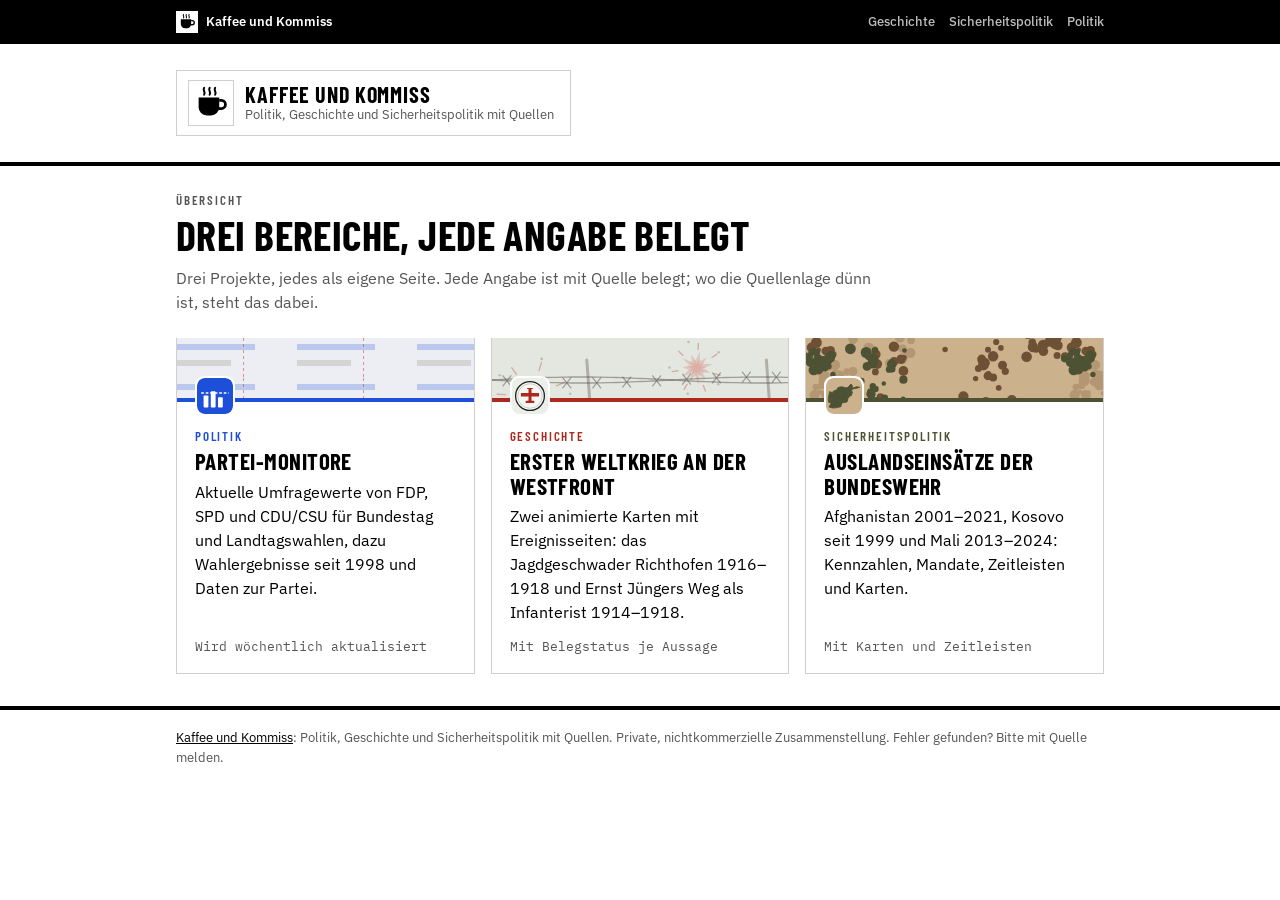
==== index.html @ 8f5179e5 "Übersicht Sicherheitspolitik mit Afghanistan, Kosovo und Mali Neue Seite sicherheitspolitik/ nach Vo" ====
<!doctype html>
<html lang="de" class="kk-sw">
<head>
<meta charset="utf-8">
<meta name="viewport" content="width=device-width, initial-scale=1">
<title>Kaffee und Kommiss</title>
<meta name="description" content="Selbst erstellte Übersichten zu Politik, Geschichte und Sicherheitspolitik, jede Angabe mit Quelle.">
<link rel="canonical" href="https://kaffeeundkommiss.github.io/">
<meta property="og:type" content="website">
<meta property="og:locale" content="de_DE">
<meta property="og:site_name" content="Kaffee und Kommiss">
<meta property="og:title" content="Kaffee und Kommiss">
<meta property="og:description" content="Selbst erstellte Übersichten zu Politik, Geschichte und Sicherheitspolitik, jede Angabe mit Quelle.">
<meta property="og:url" content="https://kaffeeundkommiss.github.io/">
<!-- Vorschau für Linkvorschauen, erzeugt mit werkzeuge/vorschau.js -->
<meta property="og:image" content="https://kaffeeundkommiss.github.io/vorschau/start.jpg?v=121e1bb2">
<meta property="og:image:width" content="1200">
<meta property="og:image:height" content="630">
<meta property="og:image:alt" content="Kaffee und Kommiss">
<meta name="twitter:card" content="summary_large_image">
<meta name="twitter:image" content="https://kaffeeundkommiss.github.io/vorschau/start.jpg?v=121e1bb2">
<link rel="icon" href="favicon.svg" type="image/svg+xml">
<link rel="icon" href="favicon-32.png" type="image/png" sizes="32x32">
<link rel="apple-touch-icon" sizes="180x180" href="apple-touch-icon.png?v=2">
<link rel="manifest" href="manifest.webmanifest">
<meta name="apple-mobile-web-app-title" content="Kaffee &amp; Kommiss">
<meta name="theme-color" content="#000000">
<link rel="preconnect" href="https://fonts.googleapis.com">
<link rel="preconnect" href="https://fonts.gstatic.com" crossorigin>
<link rel="stylesheet" href="https://fonts.googleapis.com/css2?family=Barlow+Condensed:wght@500;600;700&family=IBM+Plex+Sans:wght@400;500;600;700&family=IBM+Plex+Mono:wght@400;500;600&display=swap">
<link rel="stylesheet" href="basis.css">
<link rel="stylesheet" href="style.css">
</head>
<body>
<div class="kk-leiste"><div class="kk-in">
  <a class="kk-haus" href="https://kaffeeundkommiss.github.io/"><img src="kk-tasse.svg" alt="" width="22" height="22"><span>Kaffee und Kommiss</span></a>
  <nav class="kk-bereiche" aria-label="Bereiche"><a href="https://kaffeeundkommiss.github.io/geschichte/">Geschichte</a><a href="https://kaffeeundkommiss.github.io/sicherheitspolitik/"><span class="kk-lang">Sicherheitspolitik</span><span class="kk-kurz">Sicherheit</span></a><a href="https://kaffeeundkommiss.github.io/politik/">Politik</a></nav>
</div></div>
<header class="kk-kopf">
  <div class="wrap">
    <div class="kk-schild">
      <img class="logo" src="favicon.svg" alt="" width="44" height="44">
      <div>
        <div class="kk-name">Kaffee und Kommiss</div>
        <div class="kk-unter">Politik, Geschichte und Sicherheitspolitik mit Quellen</div>
      </div>
    </div>
  </div>
</header>

<main>
  <section class="einleitung">
    <div class="kicker">Übersicht</div>
    <h1>Drei Bereiche, jede Angabe belegt</h1>
    <p>Drei Projekte, jedes als eigene Seite. Jede Angabe ist mit Quelle belegt; wo die Quellenlage dünn ist, steht das dabei.</p>
  </section>

  <section class="projekte" aria-label="Projekte">
    <a class="projekt kk-b-poli" href="https://kaffeeundkommiss.github.io/politik/">
      <span class="band"><img src="icons/politik.svg" alt="" width="40" height="40"></span>
      <span class="rubrik">Politik</span>
      <span class="titel">Partei-Monitore</span>
      <span class="text">Aktuelle Umfragewerte von FDP, SPD und CDU/CSU für Bundestag und Landtagswahlen, dazu Wahlergebnisse seit 1998 und Daten zur Partei.</span>
      <span class="hinweis">Wird wöchentlich aktualisiert</span>
    </a>
    <a class="projekt kk-b-gesch" href="https://kaffeeundkommiss.github.io/geschichte/">
      <span class="band"><img src="icons/geschichte.svg" alt="" width="40" height="40"></span>
      <span class="rubrik">Geschichte</span>
      <span class="titel">Erster Weltkrieg an der Westfront</span>
      <span class="text">Zwei animierte Karten mit Ereignisseiten: das Jagdgeschwader Richthofen 1916–1918 und Ernst Jüngers Weg als Infanterist 1914–1918.</span>
      <span class="hinweis">Mit Belegstatus je Aussage</span>
    </a>
    <a class="projekt kk-b-sipo" href="https://kaffeeundkommiss.github.io/sicherheitspolitik/">
      <span class="band"><img src="icons/sicherheitspolitik.svg" alt="" width="40" height="40"></span>
      <span class="rubrik">Sicherheitspolitik</span>
      <span class="titel">Auslandseinsätze der Bundeswehr</span>
      <span class="text">Afghanistan 2001–2021, Kosovo seit 1999 und Mali 2013–2024: Kennzahlen, Mandate, Zeitleisten und Karten.</span>
      <span class="hinweis">Mit Karten und Zeitleisten</span>
    </a>
  </section>
</main>

<footer class="kk-fuss"><div class="kk-in">
  <p><a href="https://kaffeeundkommiss.github.io/">Kaffee und Kommiss</a>: Politik, Geschichte und Sicherheitspolitik mit Quellen. Private, nichtkommerzielle Zusammenstellung. Fehler gefunden? Bitte mit Quelle melden.</p>
</div></footer>
</body>
</html>
---- basis.css ----
/* Kaffee und Kommiss: gemeinsames Grundsystem aller Bereiche (Variante B, 08.11.2026).
   Original im Repo kaffeeundkommiss/kaffeeundkommiss.github.io, Kopien in den Bereichs-Repos bitte gleich halten.
   Jeder Bereich setzt nur --kk-akzent, --kk-akzent-hell, --kk-kopf, --kk-muster und --kk-markierung. */
:root{
  --kk-grund:#F3F0E8; --kk-papier:#FFFDF8; --kk-tinte:#23211C; --kk-grau:#625B4E; --kk-linie:#DAD2C2;
  --kk-schild:rgba(255,253,248,.95); --kk-dimm:transparent;
  --kk-leiste:#000000; --kk-leiste-ink:#FFFFFF; --kk-leiste-mute:#BDBDBD;
  --kk-titel:"Barlow Condensed","Arial Narrow",system-ui,sans-serif;
  --kk-text:"IBM Plex Sans",system-ui,-apple-system,"Segoe UI",sans-serif;
  --kk-mono:"IBM Plex Mono",ui-monospace,"SF Mono",Menlo,monospace;
  --kk-max:960px;
  --kk-akzent:#2C281F; --kk-akzent-hell:#EEE6D6; --kk-kopf:#E9E2D3; --kk-muster:none; --kk-markierung:#CBB18C;
}
@media (prefers-color-scheme: dark){
  :root:not([data-theme="light"]){
    --kk-grund:#1D1B16; --kk-papier:#26231C; --kk-tinte:#ECE5D6; --kk-grau:#B3A891; --kk-linie:#3B362B;
    --kk-schild:rgba(38,35,28,.95); --kk-dimm:rgba(20,18,14,.5); --kk-leiste:#000000;
    --kk-akzent:#CBB18C; --kk-akzent-hell:#3A3427; --kk-kopf:#2E2A22;
  }
}
:root[data-theme="dark"]{
  --kk-grund:#1D1B16; --kk-papier:#26231C; --kk-tinte:#ECE5D6; --kk-grau:#B3A891; --kk-linie:#3B362B;
  --kk-schild:rgba(38,35,28,.95); --kk-dimm:rgba(20,18,14,.5); --kk-leiste:#000000;
  --kk-akzent:#CBB18C; --kk-akzent-hell:#3A3427; --kk-kopf:#2E2A22;
}

/* Leiste ganz oben: Rückweg zur Startseite und Wechsel zwischen den Bereichen.
   Seit 10.11.2026 auf allen Seiten fest Schwarz-Weiß (schwarze Tasse auf Weiß), unabhängig von Bereich und Modus. */
.kk-leiste{background:#000;color:#fff;font:500 13px/1.2 var(--kk-text)}
.kk-leiste .kk-in{max-width:var(--kk-max);margin:0 auto;padding:6px max(16px,env(safe-area-inset-right,0px)) 6px max(16px,env(safe-area-inset-left,0px));
  display:flex;align-items:center;justify-content:space-between;gap:12px}
.kk-haus{display:inline-flex;align-items:center;gap:8px;color:inherit;text-decoration:none;font-weight:600;white-space:nowrap;min-height:32px}
.kk-haus img{width:22px;height:22px;flex:none}
.kk-bereiche{display:flex;gap:14px}
.kk-bereiche a{color:#BDBDBD;text-decoration:none;white-space:nowrap;padding:8px 0 6px;border-bottom:2px solid transparent}
.kk-bereiche a:hover{color:#fff}
.kk-bereiche a[aria-current]{color:#fff;border-bottom-color:#fff}
.kk-leiste a:focus-visible{outline:2px solid #fff;outline-offset:2px}
.kk-kurz{display:none}
@media (max-width:520px){ .kk-lang{display:none} .kk-kurz{display:inline} .kk-bereiche{gap:12px} }
@media (max-width:360px){ .kk-haus span{display:none} }

/* Kopfband mit Bereichsmuster und Schild */
.kk-kopf{background:linear-gradient(var(--kk-dimm),var(--kk-dimm)),var(--kk-muster),var(--kk-kopf);border-bottom:4px solid var(--kk-akzent)}
.kk-schild{display:inline-flex;align-items:center;gap:12px;background:var(--kk-schild);padding:10px 16px 10px 12px;border:1px solid var(--kk-linie);color:var(--kk-tinte);text-decoration:none}
.kk-name{font:700 22px/1.05 var(--kk-titel);text-transform:uppercase;letter-spacing:.04em}
.kk-unter{font:400 13px/1.35 var(--kk-text);color:var(--kk-grau)}

/* Fuß */
.kk-fuss{border-top:4px solid var(--kk-akzent);background:var(--kk-papier);color:var(--kk-grau);font:400 13px/1.5 var(--kk-text)}
.kk-fuss .kk-in{max-width:var(--kk-max);margin:0 auto;padding:14px 16px 28px}
.kk-fuss p{margin:4px 0}
.kk-fuss a{color:var(--kk-tinte)}

/* Bereiche: Akzentfarbe, Kopfmuster, Markierung in der Leiste. Klasse am <html>-Element. */
.kk-b-gesch{--kk-akzent:#AD281D;--kk-akzent-hell:#F3DEDA;--kk-kopf:#E4E6E0;--kk-markierung:#E4533F;--kk-muster:url("data:image/svg+xml,%3Csvg xmlns='http://www.w3.org/2000/svg' width='48' height='48'%3E%3Cpath d='M0 .5H48M.5 0V48' stroke='%23AD281D' stroke-opacity='.25'/%3E%3Cpath d='M0 24.5H48M24.5 0V48' stroke='%23787060' stroke-opacity='.14'/%3E%3C/svg%3E")}
.kk-b-sipo{--kk-akzent:#4C5233;--kk-akzent-hell:#E4E5D6;--kk-kopf:#CBB18C;--kk-markierung:#A4AE7A;--kk-muster:url("tarn.svg")}
.kk-b-poli{--kk-akzent:#1E4FD8;--kk-akzent-hell:#E3EAFB;--kk-kopf:#ECEEF3;--kk-markierung:#7C9BF0;--kk-muster:url("data:image/svg+xml,%3Csvg xmlns='http://www.w3.org/2000/svg' width='120' height='40'%3E%3Crect y='6' width='78' height='6' fill='%231E4FD8' fill-opacity='.24'/%3E%3Crect y='22' width='54' height='6' fill='%23787060' fill-opacity='.2'/%3E%3Cpath d='M66.5 0V40' stroke='%23C8322B' stroke-opacity='.5' stroke-dasharray='3 3'/%3E%3C/svg%3E")}
@media (prefers-color-scheme: dark){
  :root.kk-b-gesch:not([data-theme="light"]),:root:not([data-theme="light"]) .kk-b-gesch{--kk-akzent:#E4533F;--kk-akzent-hell:#3D2420;--kk-kopf:#24221D;--kk-markierung:#E4533F}
  :root.kk-b-sipo:not([data-theme="light"]),:root:not([data-theme="light"]) .kk-b-sipo{--kk-akzent:#A4AE7A;--kk-akzent-hell:#2F3324;--kk-kopf:#CBB18C;--kk-markierung:#A4AE7A}
  :root.kk-b-poli:not([data-theme="light"]),:root:not([data-theme="light"]) .kk-b-poli{--kk-akzent:#7C9BF0;--kk-akzent-hell:#1F2740;--kk-kopf:#22242A;--kk-markierung:#7C9BF0}
}
:root[data-theme="dark"].kk-b-gesch,:root[data-theme="dark"] .kk-b-gesch{--kk-akzent:#E4533F;--kk-akzent-hell:#3D2420;--kk-kopf:#24221D;--kk-markierung:#E4533F}
:root[data-theme="dark"].kk-b-sipo,:root[data-theme="dark"] .kk-b-sipo{--kk-akzent:#A4AE7A;--kk-akzent-hell:#2F3324;--kk-kopf:#CBB18C;--kk-markierung:#A4AE7A}
:root[data-theme="dark"].kk-b-poli,:root[data-theme="dark"] .kk-b-poli{--kk-akzent:#7C9BF0;--kk-akzent-hell:#1F2740;--kk-kopf:#22242A;--kk-markierung:#7C9BF0}
---- style.css ----
/* Startseite: Grundsystem aus basis.css, hier nur der Seitenaufbau. Die Kacheln tragen Farbe und Muster ihres Bereichs. */
*{box-sizing:border-box}
html{-webkit-text-size-adjust:100%}
body{margin:0;background:var(--kk-grund);color:var(--kk-tinte);font:400 16px/1.5 var(--kk-text)}
a{color:var(--kk-tinte)}
.wrap{max-width:var(--kk-max);margin:0 auto;padding:0 16px}
.kk-kopf .wrap{padding-top:26px;padding-bottom:26px}
.kk-schild .logo{flex:none;width:44px;height:44px}
main{max-width:var(--kk-max);margin:0 auto;padding:28px 16px 32px;display:flex;flex-direction:column;gap:24px}
.kicker{font:600 13px/1 var(--kk-titel);letter-spacing:.14em;text-transform:uppercase;color:var(--kk-grau)}
h1{margin:6px 0 0;font:700 clamp(30px,5vw,42px)/1.02 var(--kk-titel);text-transform:uppercase;letter-spacing:.01em;text-wrap:balance}
.einleitung p{margin:10px 0 0;color:var(--kk-grau);max-width:70ch}
.projekte{display:grid;grid-template-columns:repeat(auto-fit,minmax(260px,1fr));gap:16px}
.projekt{display:flex;flex-direction:column;gap:6px;padding:0 18px 18px;background:var(--kk-papier);border:1px solid var(--kk-linie);border-top:0;color:var(--kk-tinte);text-decoration:none}
.projekt .band{display:flex;align-items:flex-end;height:64px;margin:0 -18px 8px;padding:0 18px 0;background:linear-gradient(var(--kk-dimm),var(--kk-dimm)),var(--kk-muster),var(--kk-kopf);border-bottom:4px solid var(--kk-akzent)}
.projekt .band img{display:block;margin-bottom:-18px;border:2px solid var(--kk-papier);background:var(--kk-papier);border-radius:9px}
.projekt .rubrik{margin-top:14px;font:600 13px/1 var(--kk-titel);letter-spacing:.14em;text-transform:uppercase;color:var(--kk-akzent)}
.projekt .titel{font:700 23px/1.08 var(--kk-titel);text-transform:uppercase;letter-spacing:.02em}
.projekt:hover .titel,.projekt:focus-visible .titel{text-decoration:underline;text-decoration-color:var(--kk-akzent);text-decoration-thickness:2px;text-underline-offset:3px}
.projekt:hover{border-color:var(--kk-akzent)}
.projekt:focus-visible{outline:3px solid var(--kk-akzent);outline-offset:2px}
.text{color:var(--kk-tinte)}
.hinweis{margin-top:auto;padding-top:8px;font:400 13px var(--kk-mono);color:var(--kk-grau)}

/* Startseite in Schwarz-Weiß (10.11.2026): Klasse kk-sw am <html> von index.html.
   Gilt nur für Leiste, Kopf, Fuß und Hintergrund der Startseite. Die Kacheln behalten Farbe und Muster ihres Bereichs. */
:root.kk-sw{
  --kk-grund:#FFFFFF; --kk-papier:#FFFFFF; --kk-tinte:#000000; --kk-grau:#555555; --kk-linie:#CFCFCF;
  --kk-schild:rgba(255,255,255,.96); --kk-dimm:transparent;
  --kk-leiste:#000000; --kk-leiste-ink:#FFFFFF; --kk-leiste-mute:#BDBDBD;
  --kk-akzent:#000000; --kk-akzent-hell:#EDEDED; --kk-kopf:#FFFFFF; --kk-markierung:#FFFFFF;
}
.kk-sw .kk-schild .logo{outline:1px solid var(--kk-linie)}
@media (prefers-color-scheme: dark){
  :root.kk-sw:not([data-theme="light"]){
    --kk-grund:#000000; --kk-papier:#111111; --kk-tinte:#FFFFFF; --kk-grau:#B0B0B0; --kk-linie:#333333;
    --kk-schild:rgba(17,17,17,.96); --kk-dimm:rgba(0,0,0,.45); --kk-leiste:#000000;
    --kk-akzent:#FFFFFF; --kk-akzent-hell:#222222; --kk-kopf:#1A1A1A;
  }
}
:root.kk-sw[data-theme="dark"]{
  --kk-grund:#000000; --kk-papier:#111111; --kk-tinte:#FFFFFF; --kk-grau:#B0B0B0; --kk-linie:#333333;
  --kk-schild:rgba(17,17,17,.96); --kk-dimm:rgba(0,0,0,.45); --kk-leiste:#000000;
  --kk-akzent:#FFFFFF; --kk-akzent-hell:#222222; --kk-kopf:#1A1A1A;
}

/* Bereich Geschichte: Stacheldraht und Explosionen statt Kartenraster, wie auf den Weltkriegsseiten (stacheldraht.svg aus erster-Weltkrieg). */
.kk-b-gesch{--kk-muster:url("stacheldraht.svg")}

/* Bereichsübersichten im hellen Modus (10.11.2026): Politik weiß wie die Startseite, Geschichte und Sicherheitspolitik dezentes Grau. */
@media (prefers-color-scheme: light){
  body.kk-b-poli{--kk-grund:#FFFFFF;--kk-papier:#FFFFFF;--kk-schild:rgba(255,255,255,.96);--kk-linie:#D6D6D6}
  body.kk-b-gesch,body.kk-b-sipo{--kk-grund:#F0F0EE;--kk-papier:#FFFFFF;--kk-schild:rgba(255,255,255,.96);--kk-linie:#D6D6D6}
}
:root[data-theme="light"] body.kk-b-poli{--kk-grund:#FFFFFF;--kk-papier:#FFFFFF;--kk-schild:rgba(255,255,255,.96);--kk-linie:#D6D6D6}
:root[data-theme="light"] body.kk-b-gesch,:root[data-theme="light"] body.kk-b-sipo{--kk-grund:#F0F0EE;--kk-papier:#FFFFFF;--kk-schild:rgba(255,255,255,.96);--kk-linie:#D6D6D6}
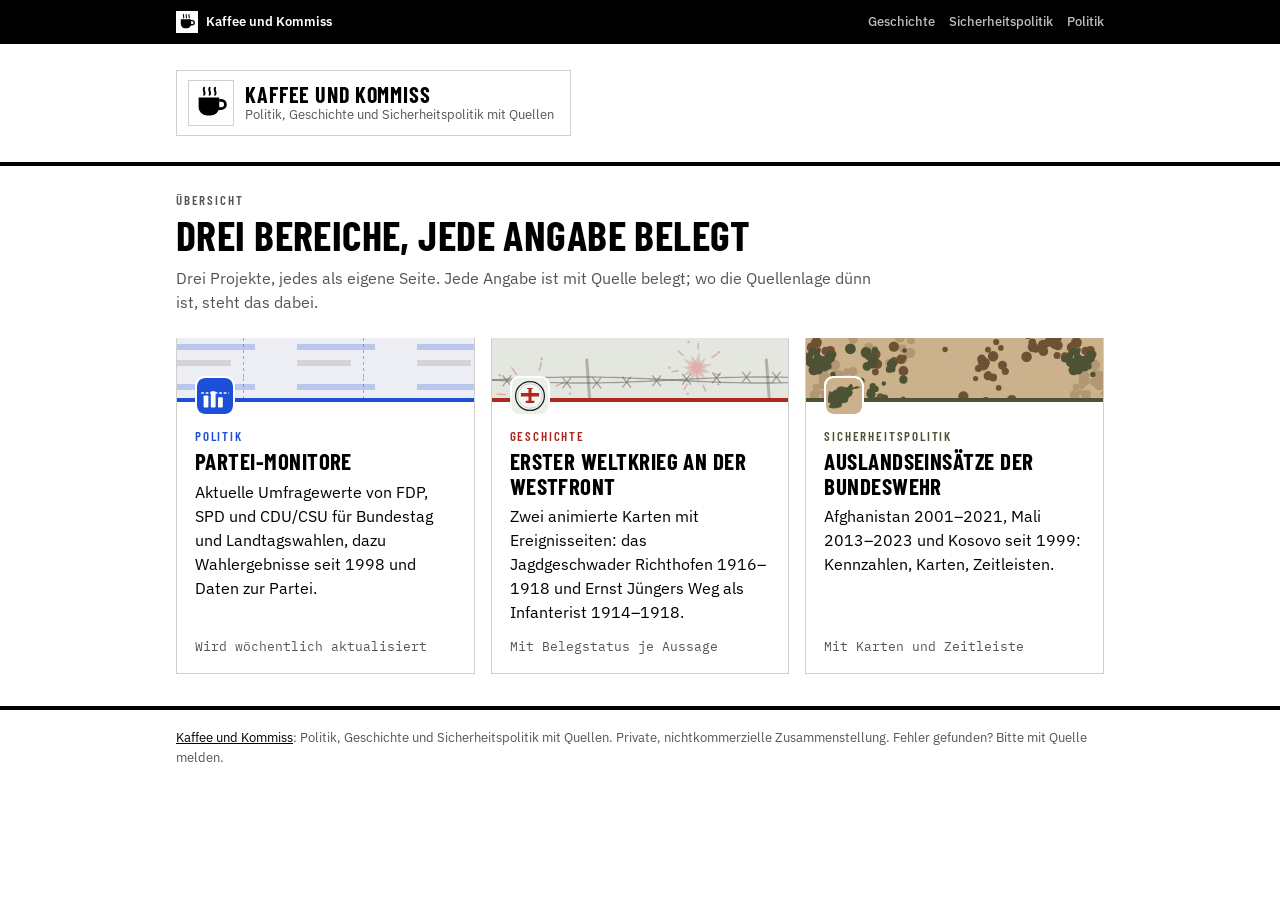
==== commit b3f9bc80: "Merge pull request #19 from kaffeeundkommiss/claude/project-thread-bo7tps" ====
--- a/index.html
+++ b/index.html
@@ -13,12 +13,12 @@
 <meta property="og:description" content="Selbst erstellte Übersichten zu Politik, Geschichte und Sicherheitspolitik, jede Angabe mit Quelle.">
 <meta property="og:url" content="https://kaffeeundkommiss.github.io/">
 <!-- Vorschau für Linkvorschauen, erzeugt mit werkzeuge/vorschau.js -->
-<meta property="og:image" content="https://kaffeeundkommiss.github.io/vorschau/start.jpg?v=121e1bb2">
+<meta property="og:image" content="https://kaffeeundkommiss.github.io/vorschau/start.jpg?v=a311673f">
 <meta property="og:image:width" content="1200">
 <meta property="og:image:height" content="630">
 <meta property="og:image:alt" content="Kaffee und Kommiss">
 <meta name="twitter:card" content="summary_large_image">
-<meta name="twitter:image" content="https://kaffeeundkommiss.github.io/vorschau/start.jpg?v=121e1bb2">
+<meta name="twitter:image" content="https://kaffeeundkommiss.github.io/vorschau/start.jpg?v=a311673f">
 <link rel="icon" href="favicon.svg" type="image/svg+xml">
 <link rel="icon" href="favicon-32.png" type="image/png" sizes="32x32">
 <link rel="apple-touch-icon" sizes="180x180" href="apple-touch-icon.png?v=2">
@@ -74,8 +74,8 @@
       <span class="band"><img src="icons/sicherheitspolitik.svg" alt="" width="40" height="40"></span>
       <span class="rubrik">Sicherheitspolitik</span>
       <span class="titel">Auslandseinsätze der Bundeswehr</span>
-      <span class="text">Afghanistan 2001–2021, Kosovo seit 1999 und Mali 2013–2024: Kennzahlen, Mandate, Zeitleisten und Karten.</span>
-      <span class="hinweis">Mit Karten und Zeitleisten</span>
+      <span class="text">Afghanistan 2001–2021, Mali 2013–2023 und Kosovo seit 1999: Kennzahlen, Karten, Zeitleisten.</span>
+      <span class="hinweis">Mit Karten und Zeitleiste</span>
     </a>
   </section>
 </main>
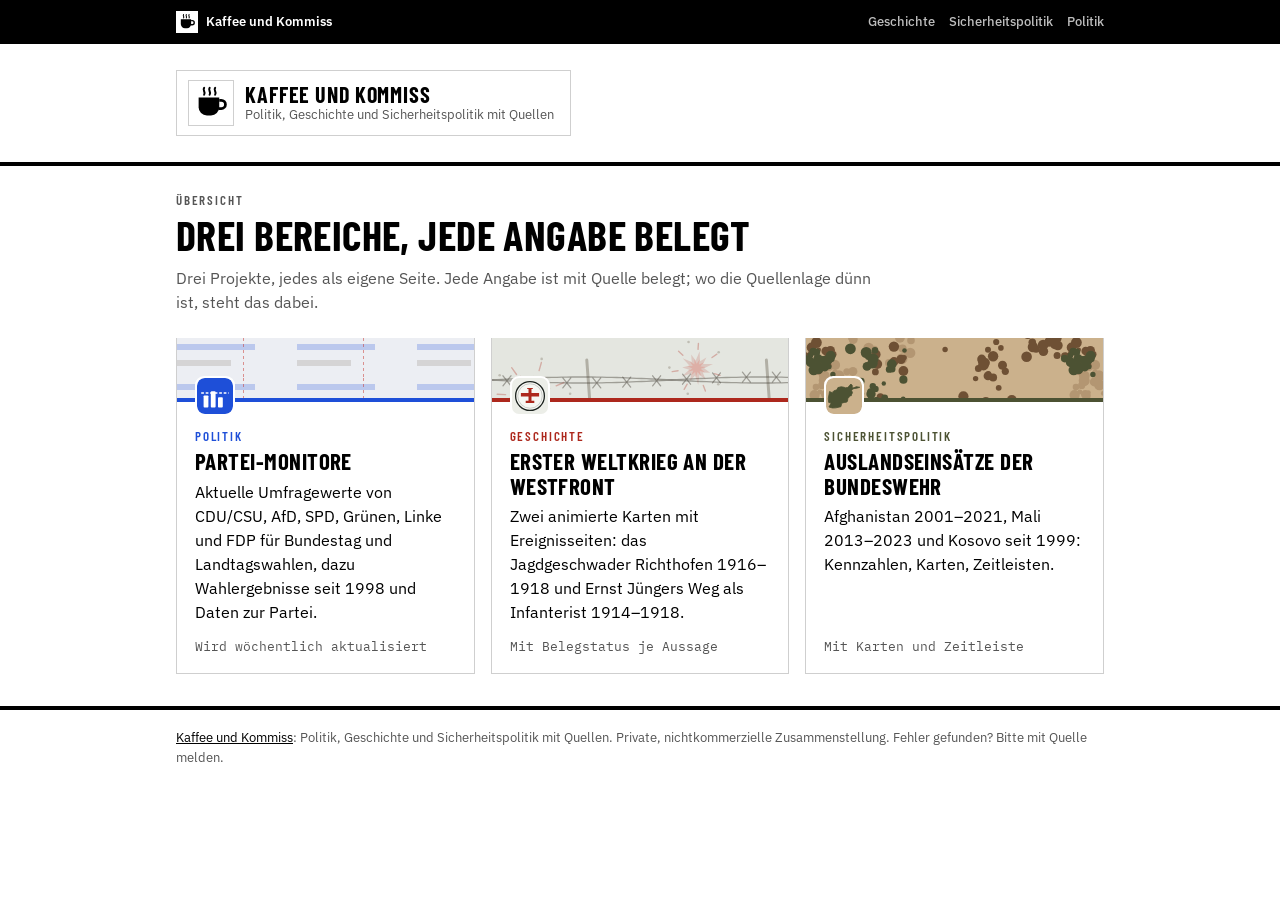
==== commit 7576dbd5: "main übernehmen, Konflikt mit AfD- und Linke-Kachel gelöst (alle Kacheln) Co-Authored-By: Claude Opu" ====
--- a/index.html
+++ b/index.html
@@ -60,7 +60,7 @@
       <span class="band"><img src="icons/politik.svg" alt="" width="40" height="40"></span>
       <span class="rubrik">Politik</span>
       <span class="titel">Partei-Monitore</span>
-      <span class="text">Aktuelle Umfragewerte von FDP, SPD und CDU/CSU für Bundestag und Landtagswahlen, dazu Wahlergebnisse seit 1998 und Daten zur Partei.</span>
+      <span class="text">Aktuelle Umfragewerte von CDU/CSU, AfD, SPD, Grünen, Linke und FDP für Bundestag und Landtagswahlen, dazu Wahlergebnisse seit 1998 und Daten zur Partei.</span>
       <span class="hinweis">Wird wöchentlich aktualisiert</span>
     </a>
     <a class="projekt kk-b-gesch" href="https://kaffeeundkommiss.github.io/geschichte/">
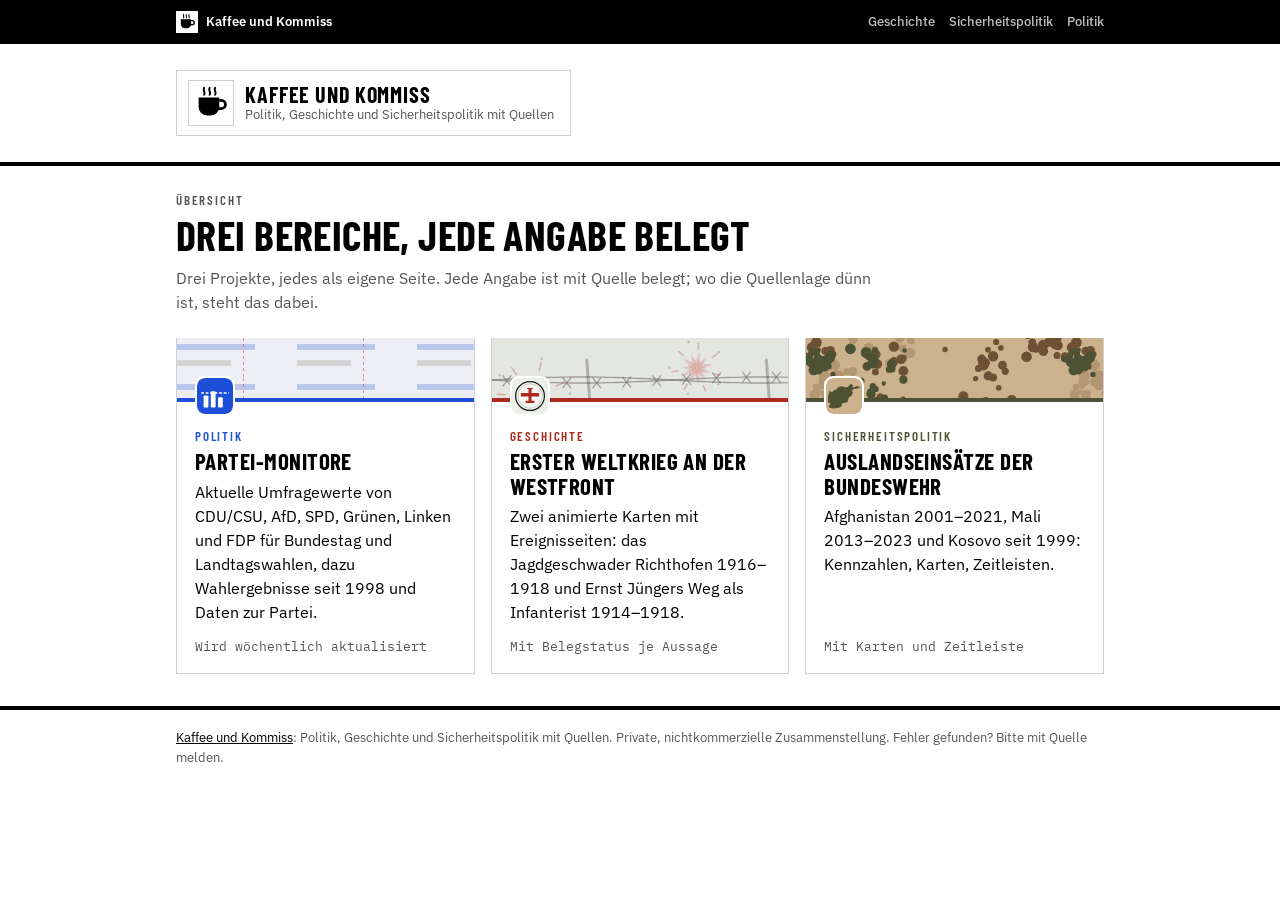
==== commit ec3bc292: "Startseite: Parteinamen im Kacheltext Co-Authored-By: Claude Opus 5.5 <noreply@anthropic.com> Claude" ====
--- a/index.html
+++ b/index.html
@@ -60,7 +60,7 @@
       <span class="band"><img src="icons/politik.svg" alt="" width="40" height="40"></span>
       <span class="rubrik">Politik</span>
       <span class="titel">Partei-Monitore</span>
-      <span class="text">Aktuelle Umfragewerte von CDU/CSU, AfD, SPD, Grünen, Linke und FDP für Bundestag und Landtagswahlen, dazu Wahlergebnisse seit 1998 und Daten zur Partei.</span>
+      <span class="text">Aktuelle Umfragewerte von CDU/CSU, AfD, SPD, Grünen, Linken und FDP für Bundestag und Landtagswahlen, dazu Wahlergebnisse seit 1998 und Daten zur Partei.</span>
       <span class="hinweis">Wird wöchentlich aktualisiert</span>
     </a>
     <a class="projekt kk-b-gesch" href="https://kaffeeundkommiss.github.io/geschichte/">
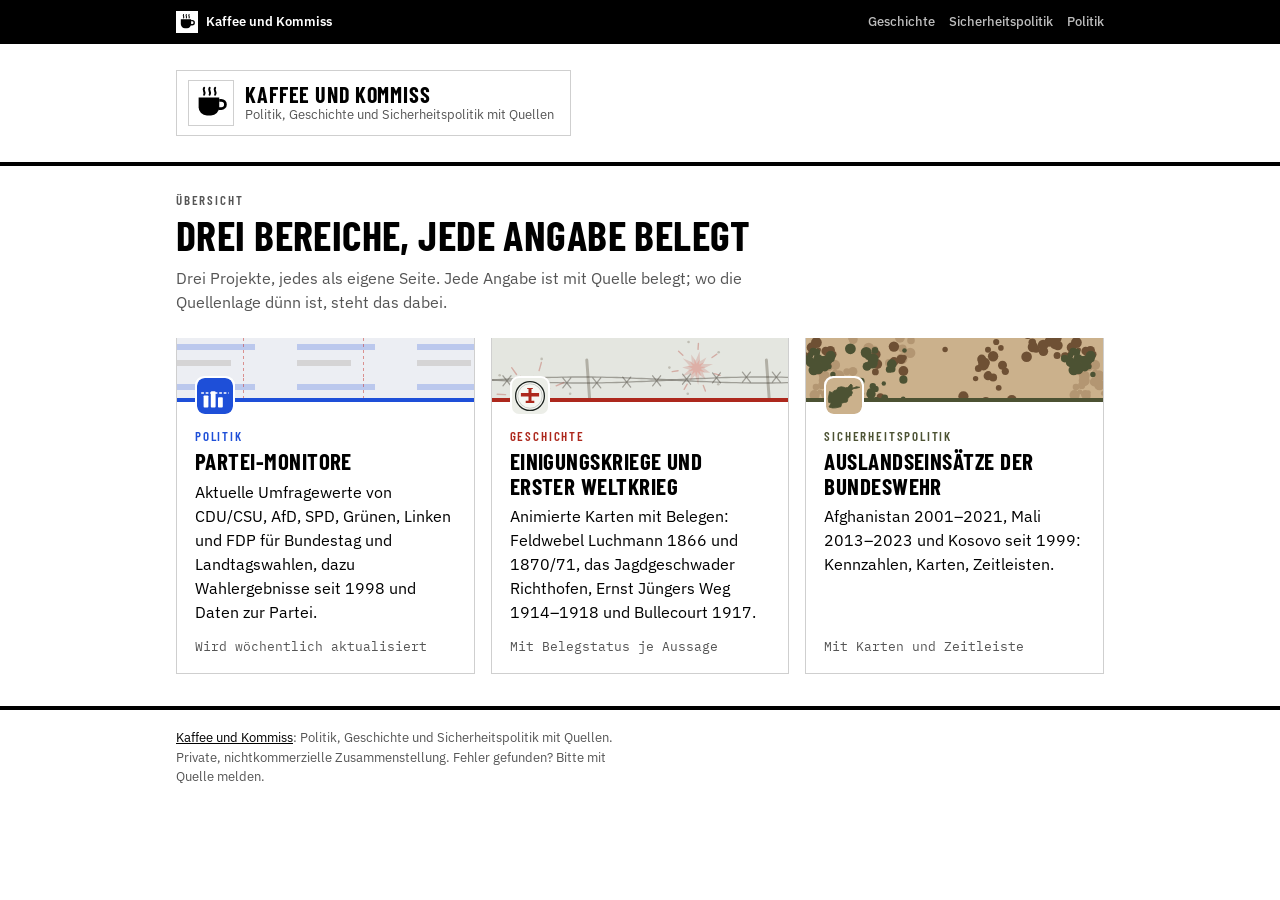
==== commit 29feb286: "Geschichte: Kachel Feldwebel Luchmann 1866 und 1870/71 Co-Authored-By: Claude Opus 5.5 <noreply@anth" ====
--- a/index.html
+++ b/index.html
@@ -66,8 +66,8 @@
     <a class="projekt kk-b-gesch" href="https://kaffeeundkommiss.github.io/geschichte/">
       <span class="band"><img src="icons/geschichte.svg" alt="" width="40" height="40"></span>
       <span class="rubrik">Geschichte</span>
-      <span class="titel">Erster Weltkrieg an der Westfront</span>
-      <span class="text">Zwei animierte Karten mit Ereignisseiten: das Jagdgeschwader Richthofen 1916–1918 und Ernst Jüngers Weg als Infanterist 1914–1918.</span>
+      <span class="titel">Einigungskriege und Erster Weltkrieg</span>
+      <span class="text">Animierte Karten mit Belegen: Feldwebel Luchmann 1866 und 1870/71, das Jagdgeschwader Richthofen, Ernst Jüngers Weg 1914–1918 und Bullecourt 1917.</span>
       <span class="hinweis">Mit Belegstatus je Aussage</span>
     </a>
     <a class="projekt kk-b-sipo" href="https://kaffeeundkommiss.github.io/sicherheitspolitik/">
--- a/basis.css
+++ b/basis.css
@@ -64,3 +64,11 @@
 :root[data-theme="dark"].kk-b-gesch,:root[data-theme="dark"] .kk-b-gesch{--kk-akzent:#E4533F;--kk-akzent-hell:#3D2420;--kk-kopf:#24221D;--kk-markierung:#E4533F}
 :root[data-theme="dark"].kk-b-sipo,:root[data-theme="dark"] .kk-b-sipo{--kk-akzent:#A4AE7A;--kk-akzent-hell:#2F3324;--kk-kopf:#CBB18C;--kk-markierung:#A4AE7A}
 :root[data-theme="dark"].kk-b-poli,:root[data-theme="dark"] .kk-b-poli{--kk-akzent:#7C9BF0;--kk-akzent-hell:#1F2740;--kk-kopf:#22242A;--kk-markierung:#7C9BF0}
+
+/* Lesefluss: Zeilenlänge für Fließtext begrenzen. 36em ergibt etwa 70–75 Zeichen je Zeile (Startwert).
+   :where() hat keine Spezifität, seiteneigene max-width-Regeln gehen daher immer vor. */
+:where(p,dd){max-width:36em}
+:where(.srcs,.srclist)>li{max-width:40em}
+/* Kurze Übergänge für Links und Schaltflächen, abgeschaltet bei „Bewegung reduzieren“ */
+:where(a,button,summary){transition:color .15s ease,background-color .15s ease,border-color .15s ease,text-decoration-color .15s ease,opacity .15s ease}
+@media (prefers-reduced-motion:reduce){:where(a,button,summary){transition:none}}
--- a/style.css
+++ b/style.css
@@ -9,7 +9,7 @@
 main{max-width:var(--kk-max);margin:0 auto;padding:28px 16px 32px;display:flex;flex-direction:column;gap:24px}
 .kicker{font:600 13px/1 var(--kk-titel);letter-spacing:.14em;text-transform:uppercase;color:var(--kk-grau)}
 h1{margin:6px 0 0;font:700 clamp(30px,5vw,42px)/1.02 var(--kk-titel);text-transform:uppercase;letter-spacing:.01em;text-wrap:balance}
-.einleitung p{margin:10px 0 0;color:var(--kk-grau);max-width:70ch}
+.einleitung p{margin:10px 0 0;color:var(--kk-grau);max-width:36em}
 .projekte{display:grid;grid-template-columns:repeat(auto-fit,minmax(260px,1fr));gap:16px}
 .projekt{display:flex;flex-direction:column;gap:6px;padding:0 18px 18px;background:var(--kk-papier);border:1px solid var(--kk-linie);border-top:0;color:var(--kk-tinte);text-decoration:none}
 .projekt .band{display:flex;align-items:flex-end;height:64px;margin:0 -18px 8px;padding:0 18px 0;background:linear-gradient(var(--kk-dimm),var(--kk-dimm)),var(--kk-muster),var(--kk-kopf);border-bottom:4px solid var(--kk-akzent)}
@@ -47,10 +47,10 @@
 /* Bereich Geschichte: Stacheldraht und Explosionen statt Kartenraster, wie auf den Weltkriegsseiten (stacheldraht.svg aus erster-Weltkrieg). */
 .kk-b-gesch{--kk-muster:url("stacheldraht.svg")}
 
-/* Bereichsübersichten im hellen Modus (10.11.2026): Politik weiß wie die Startseite, Geschichte und Sicherheitspolitik dezentes Grau. */
+/* Bereichsübersichten im hellen Modus (10.11.2026): Politik weiß wie die Startseite, Geschichte dezentes Grau. */
 @media (prefers-color-scheme: light){
   body.kk-b-poli{--kk-grund:#FFFFFF;--kk-papier:#FFFFFF;--kk-schild:rgba(255,255,255,.96);--kk-linie:#D6D6D6}
-  body.kk-b-gesch,body.kk-b-sipo{--kk-grund:#F0F0EE;--kk-papier:#FFFFFF;--kk-schild:rgba(255,255,255,.96);--kk-linie:#D6D6D6}
+  body.kk-b-gesch{--kk-grund:#F0F0EE;--kk-papier:#FFFFFF;--kk-schild:rgba(255,255,255,.96);--kk-linie:#D6D6D6}
 }
 :root[data-theme="light"] body.kk-b-poli{--kk-grund:#FFFFFF;--kk-papier:#FFFFFF;--kk-schild:rgba(255,255,255,.96);--kk-linie:#D6D6D6}
-:root[data-theme="light"] body.kk-b-gesch,:root[data-theme="light"] body.kk-b-sipo{--kk-grund:#F0F0EE;--kk-papier:#FFFFFF;--kk-schild:rgba(255,255,255,.96);--kk-linie:#D6D6D6}
+:root[data-theme="light"] body.kk-b-gesch{--kk-grund:#F0F0EE;--kk-papier:#FFFFFF;--kk-schild:rgba(255,255,255,.96);--kk-linie:#D6D6D6}
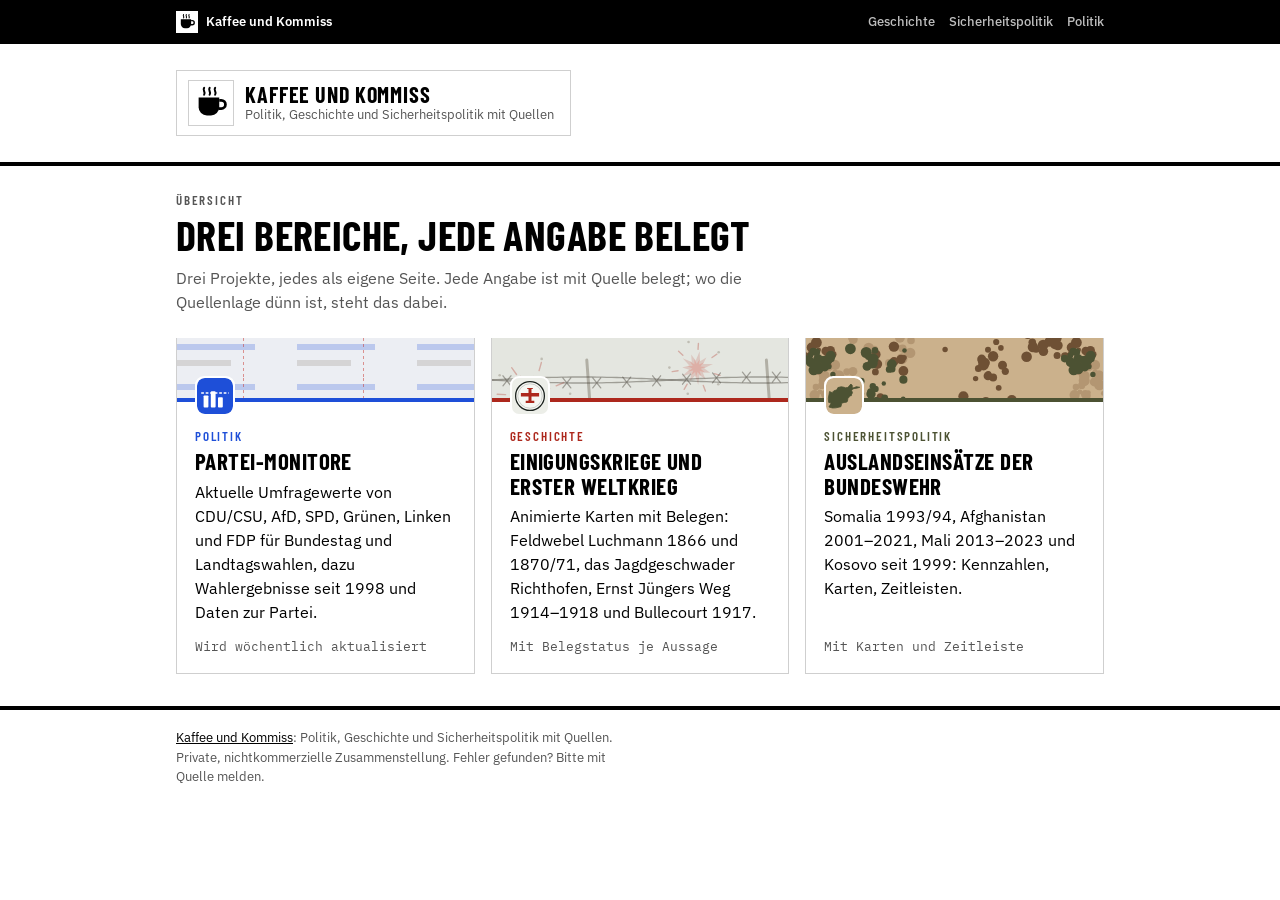
==== commit 44fdb781: "Sicherheitspolitik: Kachel Bundeswehr in Somalia Co-Authored-By: Claude Opus 5.5 <noreply@anthropic." ====
--- a/index.html
+++ b/index.html
@@ -74,7 +74,7 @@
       <span class="band"><img src="icons/sicherheitspolitik.svg" alt="" width="40" height="40"></span>
       <span class="rubrik">Sicherheitspolitik</span>
       <span class="titel">Auslandseinsätze der Bundeswehr</span>
-      <span class="text">Afghanistan 2001–2021, Mali 2013–2023 und Kosovo seit 1999: Kennzahlen, Karten, Zeitleisten.</span>
+      <span class="text">Somalia 1993/94, Afghanistan 2001–2021, Mali 2013–2023 und Kosovo seit 1999: Kennzahlen, Karten, Zeitleisten.</span>
       <span class="hinweis">Mit Karten und Zeitleiste</span>
     </a>
   </section>
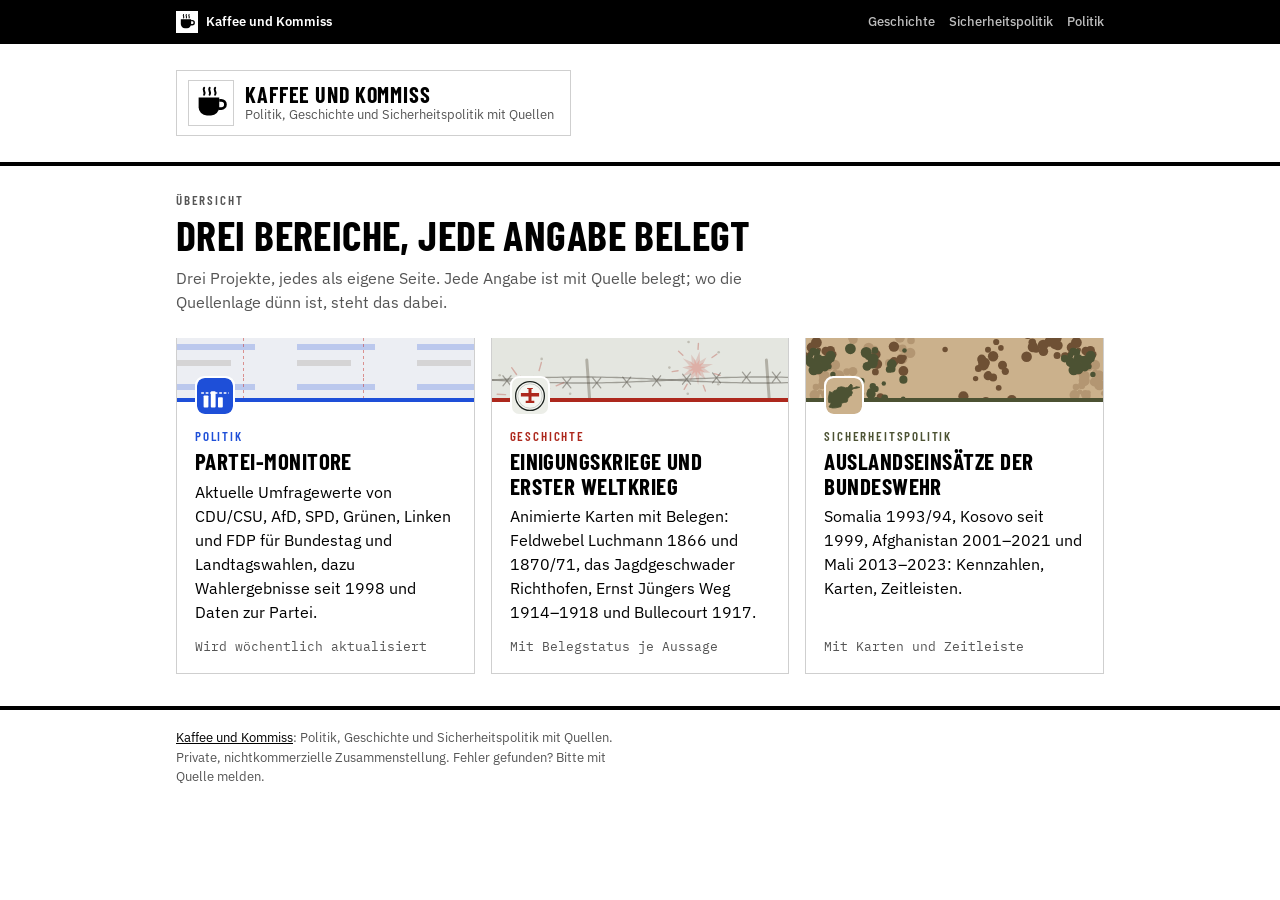
==== commit d89e5aaa: "Sicherheitspolitik: Kacheln nach Einsatzbeginn ordnen Co-Authored-By: Claude Opus 5.5 <noreply@anthr" ====
--- a/index.html
+++ b/index.html
@@ -74,7 +74,7 @@
       <span class="band"><img src="icons/sicherheitspolitik.svg" alt="" width="40" height="40"></span>
       <span class="rubrik">Sicherheitspolitik</span>
       <span class="titel">Auslandseinsätze der Bundeswehr</span>
-      <span class="text">Somalia 1993/94, Afghanistan 2001–2021, Mali 2013–2023 und Kosovo seit 1999: Kennzahlen, Karten, Zeitleisten.</span>
+      <span class="text">Somalia 1993/94, Kosovo seit 1999, Afghanistan 2001–2021 und Mali 2013–2023: Kennzahlen, Karten, Zeitleisten.</span>
       <span class="hinweis">Mit Karten und Zeitleiste</span>
     </a>
   </section>
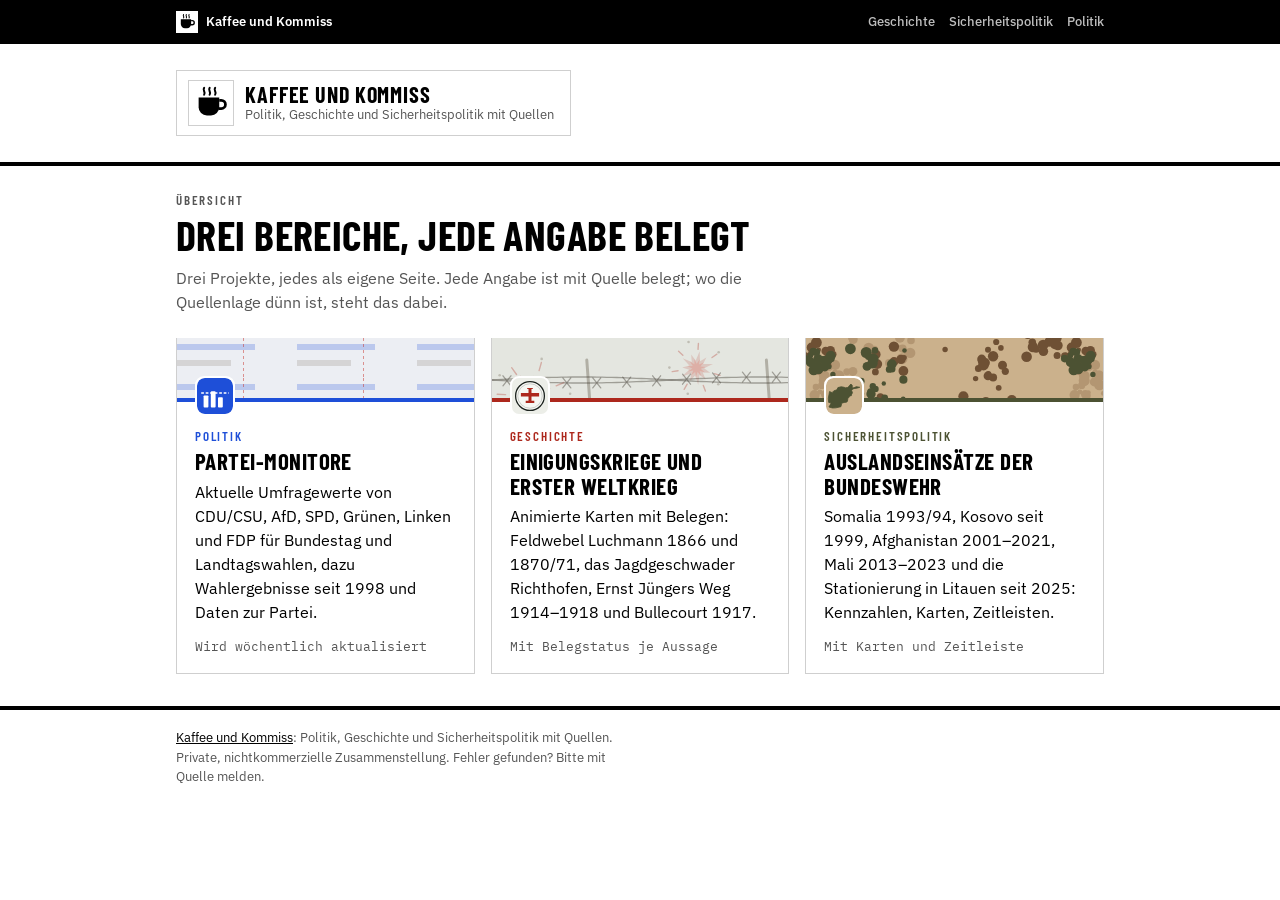
==== commit 292599dc: "Sicherheitspolitik: Kachel Brigade Litauen Co-Authored-By: Claude Opus 5.5 <noreply@anthropic.com> C" ====
--- a/index.html
+++ b/index.html
@@ -74,7 +74,7 @@
       <span class="band"><img src="icons/sicherheitspolitik.svg" alt="" width="40" height="40"></span>
       <span class="rubrik">Sicherheitspolitik</span>
       <span class="titel">Auslandseinsätze der Bundeswehr</span>
-      <span class="text">Somalia 1993/94, Kosovo seit 1999, Afghanistan 2001–2021 und Mali 2013–2023: Kennzahlen, Karten, Zeitleisten.</span>
+      <span class="text">Somalia 1993/94, Kosovo seit 1999, Afghanistan 2001–2021, Mali 2013–2023 und die Stationierung in Litauen seit 2025: Kennzahlen, Karten, Zeitleisten.</span>
       <span class="hinweis">Mit Karten und Zeitleiste</span>
     </a>
   </section>
